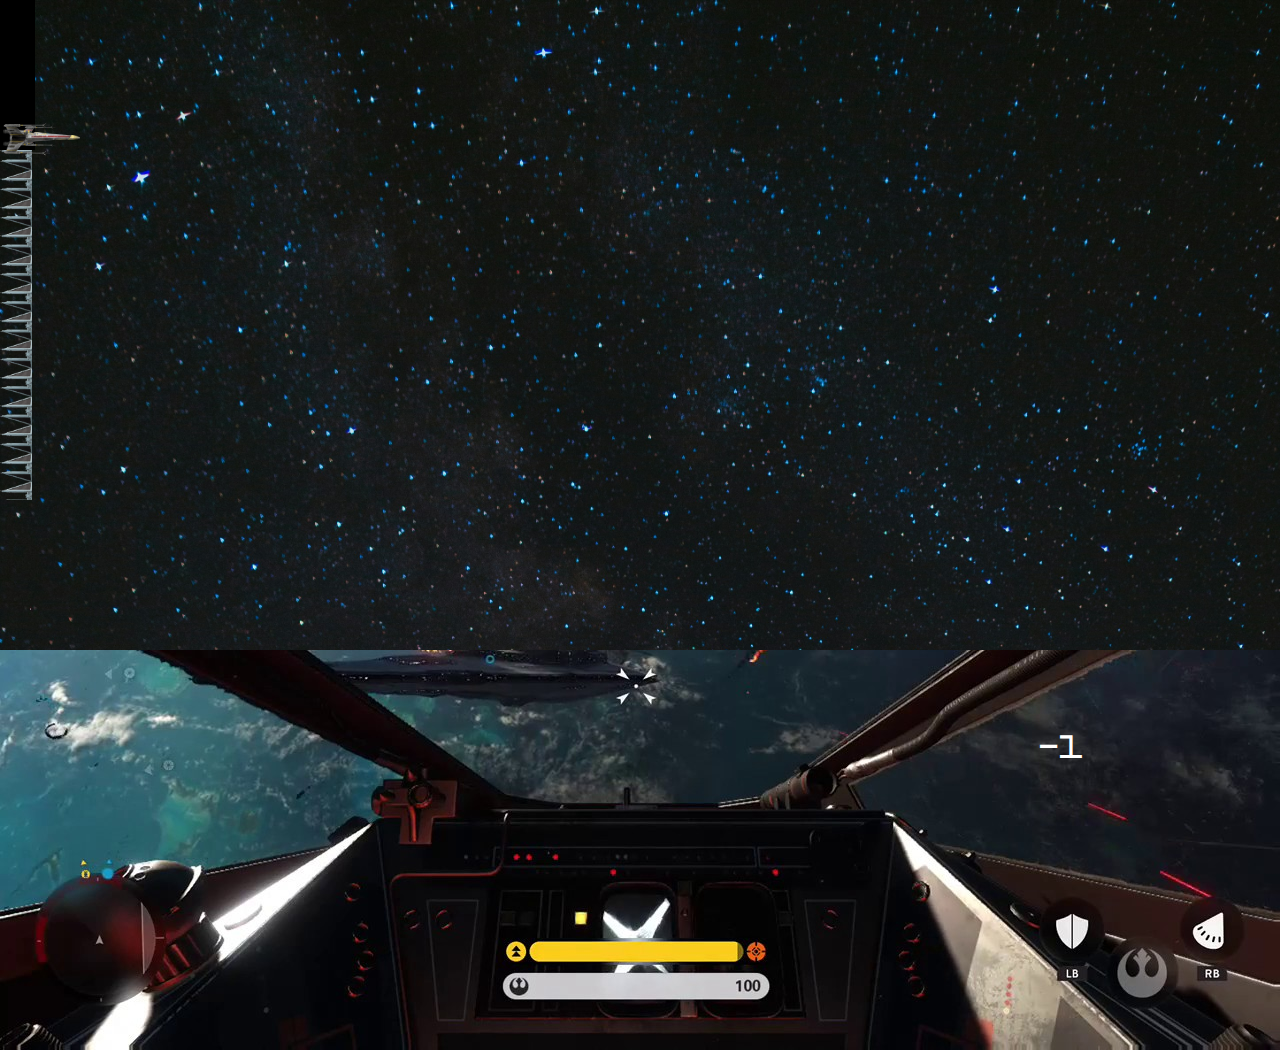
==== index.html @ ffb46232 "game+tutorial" ====
<!DOCTYPE html>
<html lang="en" onclick="jump()">
<head>
    <meta charset="UTF-8">
    <title>Flappy Bird</title>
    <link rel="stylesheet" href="style.css">
    <audio id="jumpSound" src="jump.mp3"></audio>
    <audio id="gameOverSound" src="DeathSound.wav"></audio>

</head>
<body>  
<div class="container">
<div id="game">
        <div id="block"></div>
        <div id="hole"></div>
        <div id="character"></div>
    </div>
    <div id="score">
    <div id="counter">0</div>
    </div>
</div>
    
</body>
<script src="script.js"></script>
</html>
---- style.css ----
* {
  padding: 0;
  margin: 0;
}
body {
  overflow: hidden;
  height: 90%;
}
@font-face {
  font-family: "Aurebesh";
  src: url("./assets/font/aurebesh/Aurebesh.otf") format("opentype");
}

#game {
  width: 100%;
  height: 100%;
  margin: auto;
  overflow: hidden;
  background-image: url("./assets/img/Space.jpg");
  background-size: cover;
  background-repeat: no-repeat;
}
#block {
  width: 2rem;
  height: 500px;
  background-image: url(./assets/img/interceptor.webp);
  background-size: 45px;
  position: relative;
  animation: block 2s infinite linear;
}
@keyframes block {
  0% {
    left: 100%;
  }
  100% {
    left: -50px;
  }
}
#hole {
  width: 35px;
  height: 150px;
  background-color: black;
  position: relative;
  top: -500px;
  animation: block 2s infinite linear;
}
#character {
  width: 5rem;
  height: 3rem;
  background-image: url("./assets/img/Xwing.png");
  background-size: cover;
  background-repeat: no-repeat;
  position: absolute;
  top: 100px;
  border-radius: 40%;
}

#score {
  background-image: url(./assets/img/View.jpg);
  background-size: cover;
  background-repeat: no-repeat;
  background-position: center bottom;
  height: 25rem;
  position: relative;
  color: white;
  font-size: 2rem;
}

#counter {
  position: absolute;
  top: 5rem;
  left: 65rem;
  font-family: "Aurebesh", sans-serif;
}
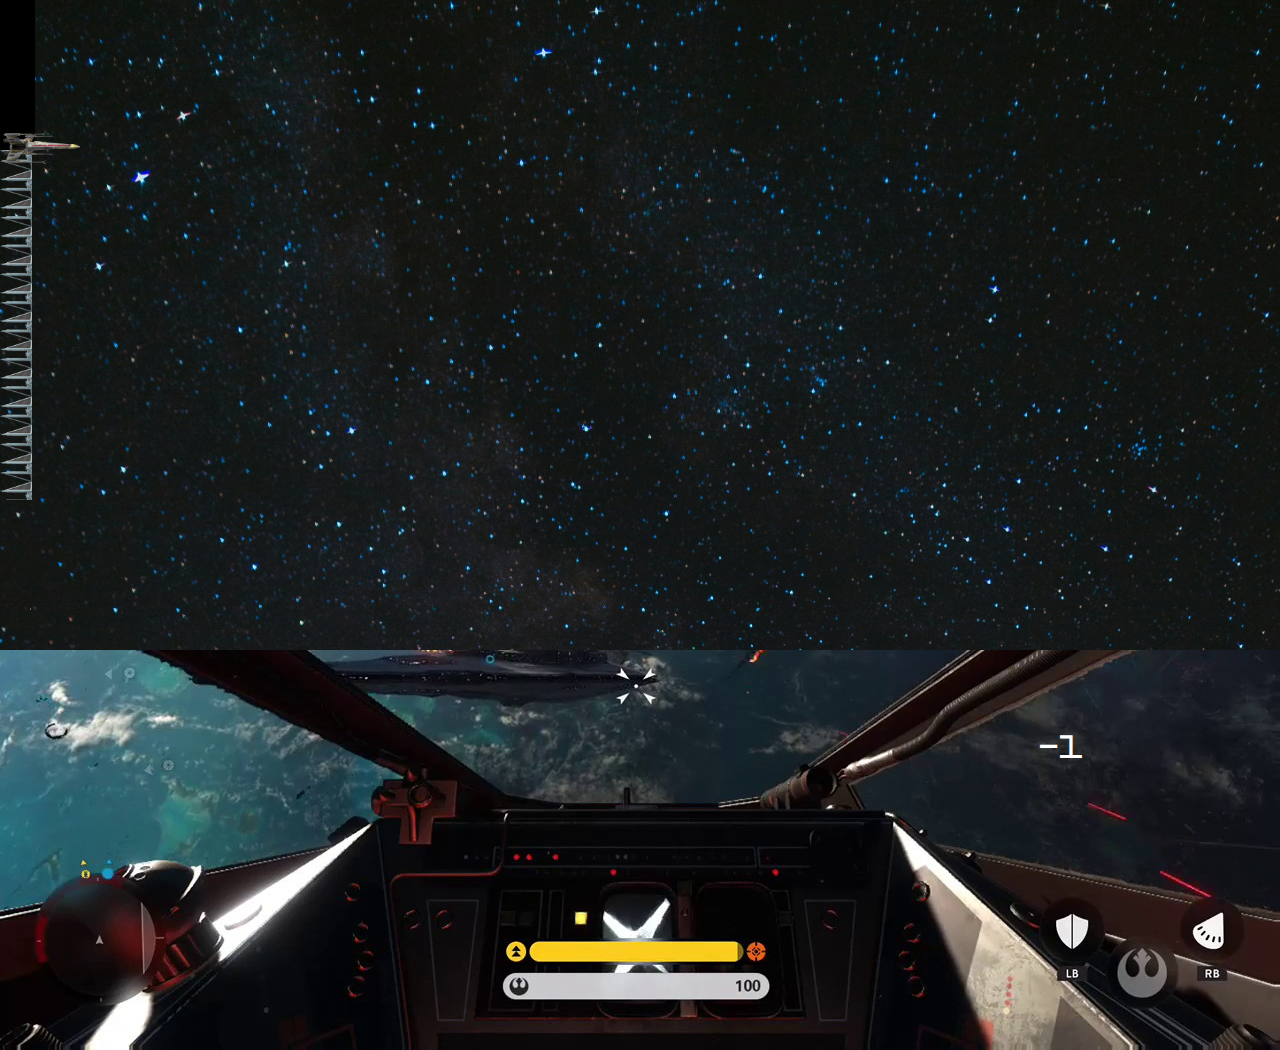
==== commit 2eaa0c60: "fout in tutorial gevonden" ====
--- a/index.html
+++ b/index.html
@@ -19,7 +19,7 @@
     <div id="counter">0</div>
     </div>
 </div>
-    
+
 </body>
 <script src="script.js"></script>
 </html>